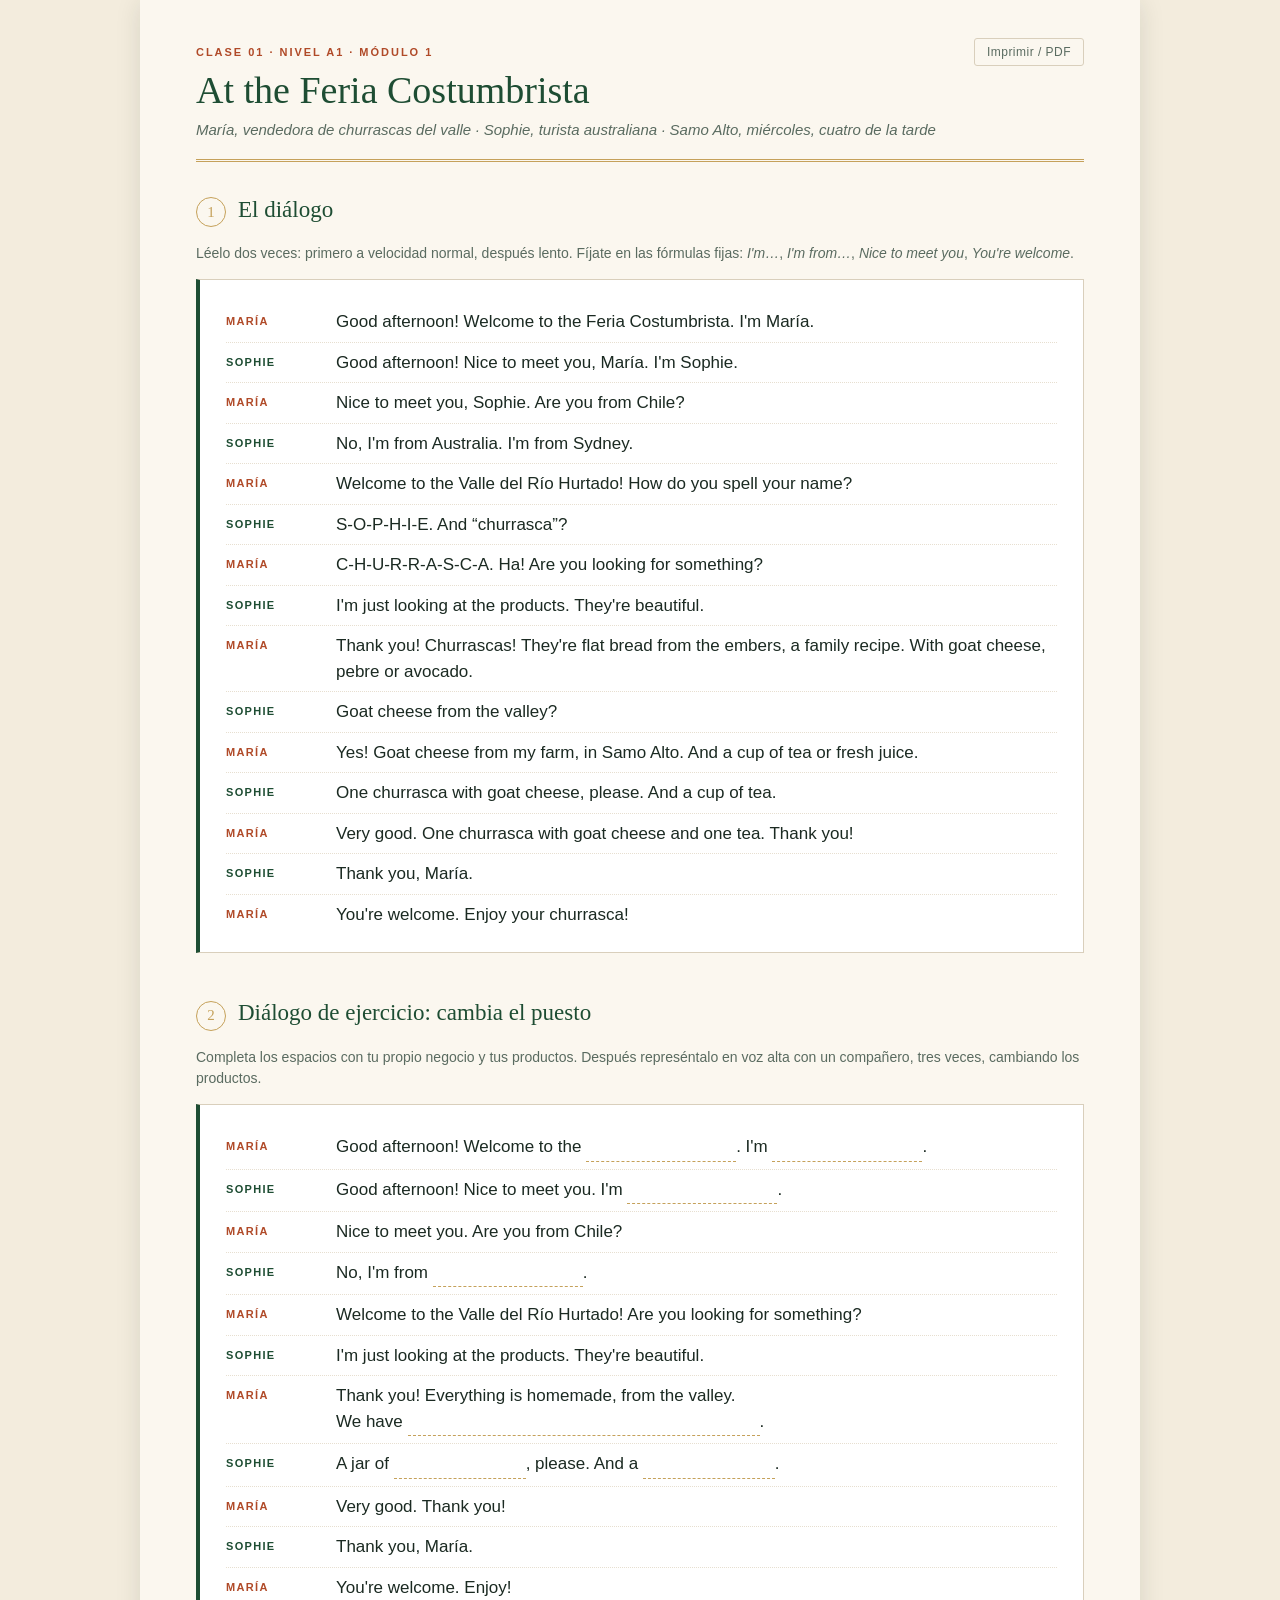
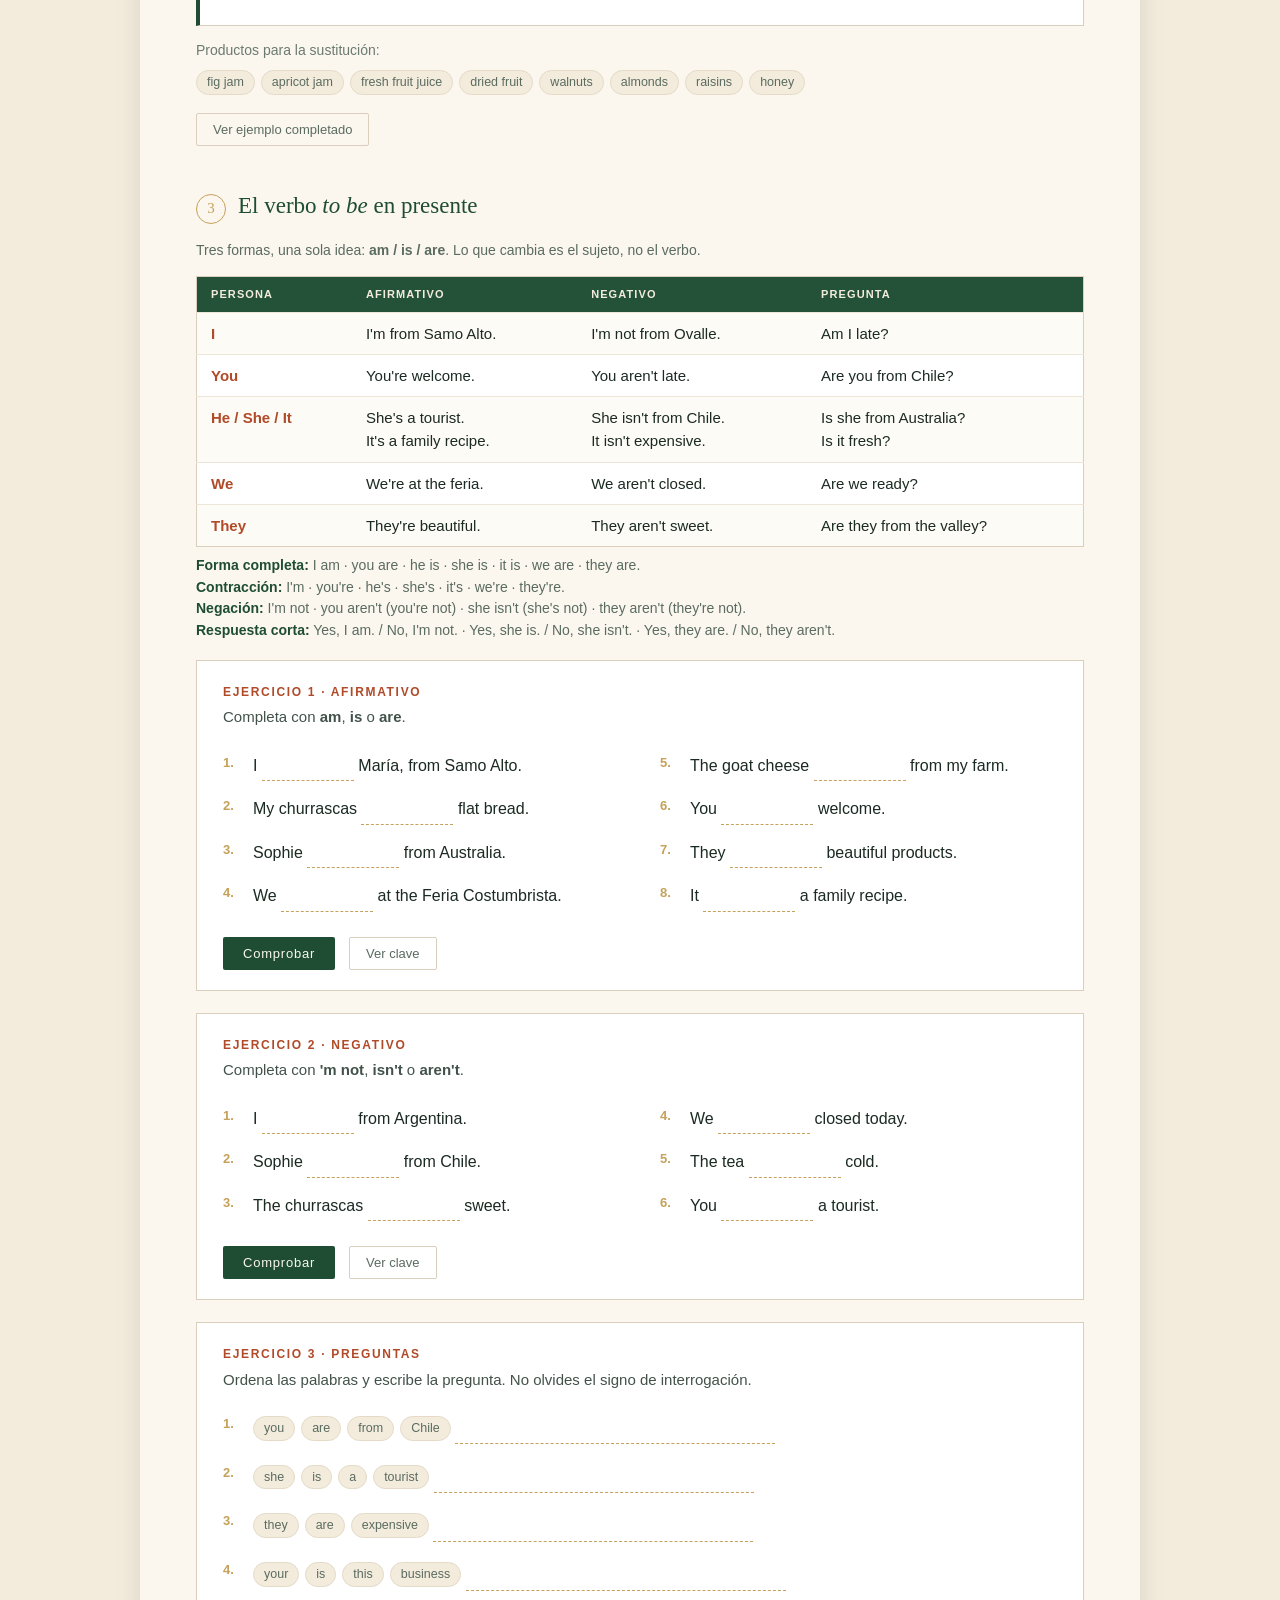
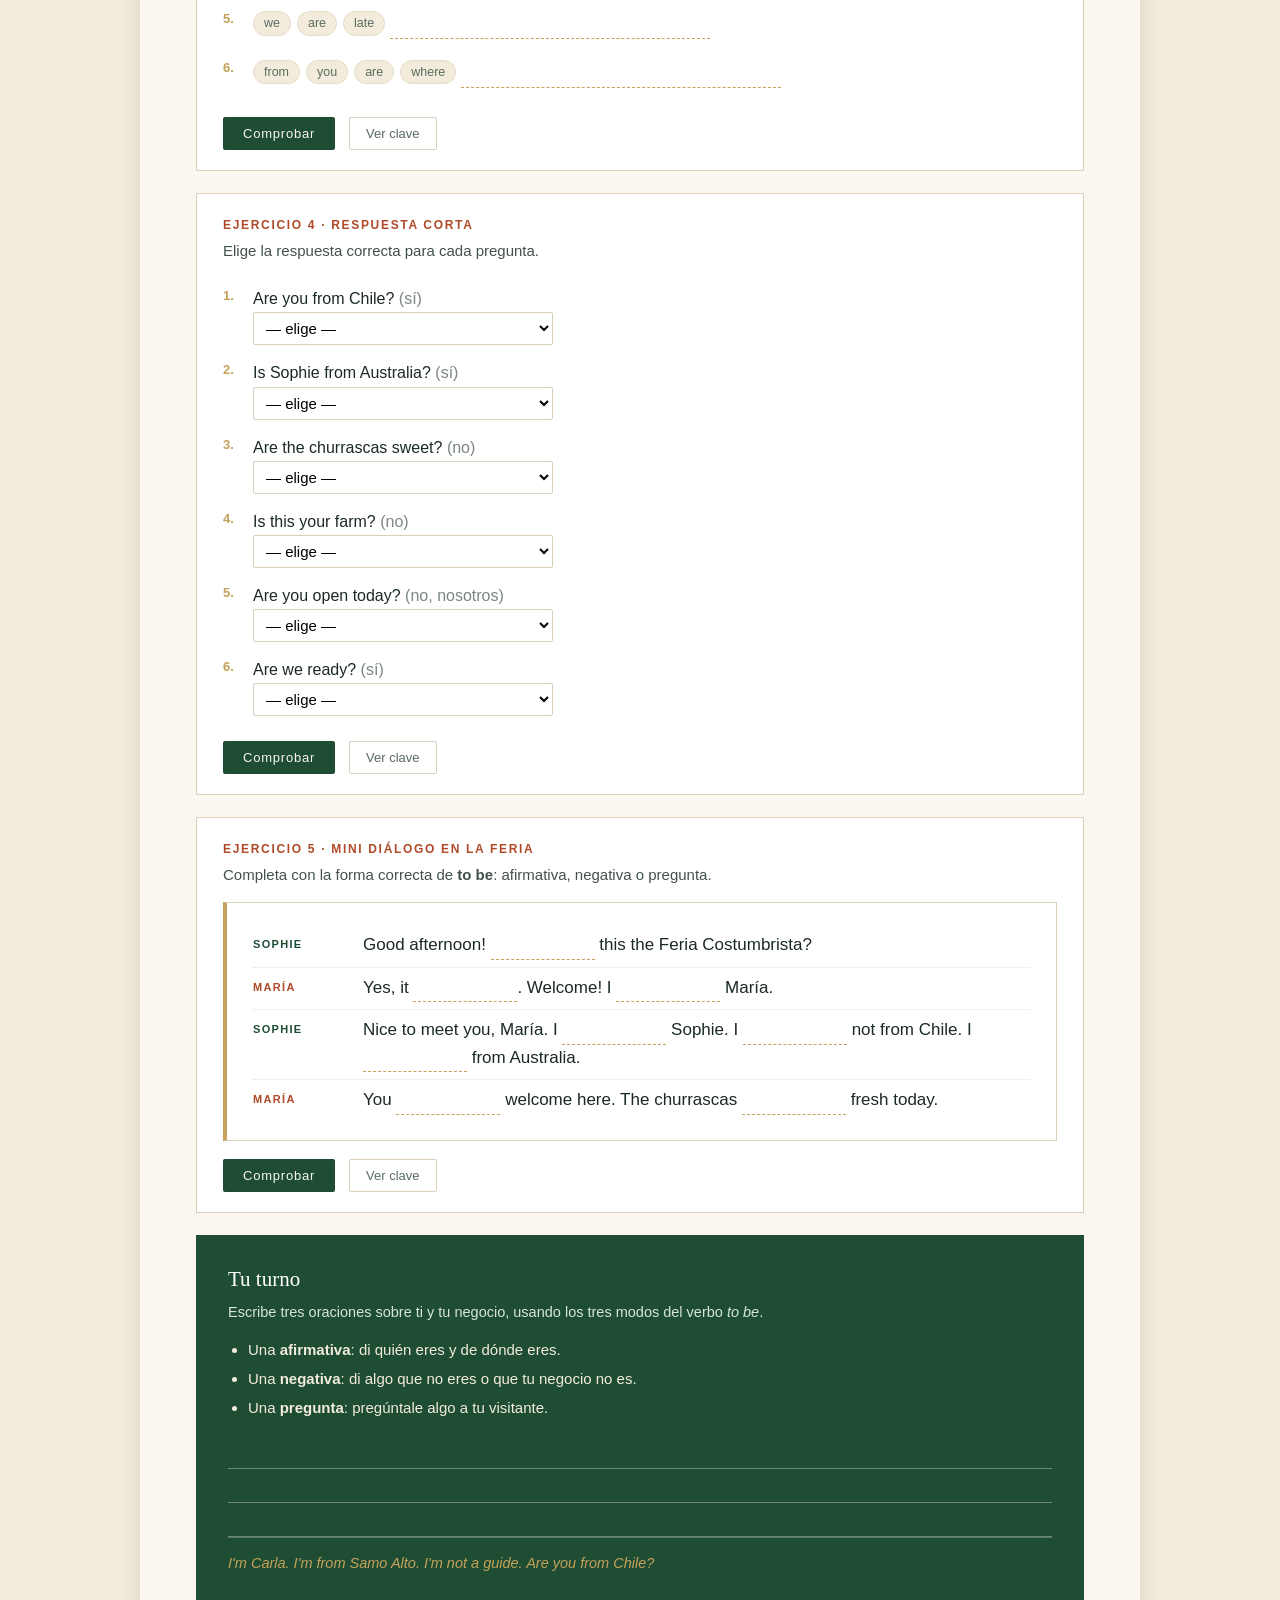
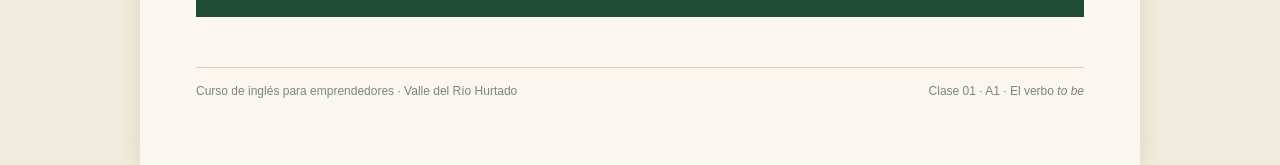
==== materiales/clase_01/dialogo_clase_01_churrascas.html @ 618686ae "Sitio del curso: programa, malla, vocabulario y material de las clases 1 y 2" ====
<!DOCTYPE html>
<html lang="es">
<head>
<meta charset="UTF-8">
<meta name="viewport" content="width=device-width, initial-scale=1">
<title>Clase 01 · At the Feria Costumbrista</title>
<style>
  :root{
    --verde:#1E4D33;
    --verde-caja:#245239;
    --terracota:#B04A28;
    --dorado:#C5A15A;
    --papel:#FBF7EF;
    --papel2:#F3ECDD;
    --tinta:#1B2A22;
    --linea:#D9CFBC;
    --ok:#2E7D4F;
    --mal:#B03A2E;
  }
  *{box-sizing:border-box}
  html{-webkit-text-size-adjust:100%}
  body{
    margin:0;
    background:var(--papel2);
    color:var(--tinta);
    font-family:-apple-system,BlinkMacSystemFont,"Segoe UI",Arial,sans-serif;
    font-size:16px;
    line-height:1.55;
  }
  .page{
    max-width:1000px;
    margin:0 auto;
    background:var(--papel);
    padding:44px 56px 64px;
    box-shadow:0 2px 24px rgba(27,42,34,.12);
  }
  .tabla-wrap{overflow-x:auto;-webkit-overflow-scrolling:touch}
  @media (max-width:700px){
    .page{padding:26px 20px 44px}
    body{font-size:15px}
    .top-actions{float:none;margin:0 0 12px}
    .turno{grid-template-columns:74px 1fr;gap:10px}
    h1{font-size:30px}
  }

  /* ---------- Cabecera ---------- */
  header.top{
    border-bottom:3px double var(--dorado);
    padding-bottom:18px;
    margin-bottom:34px;
  }
  .eyebrow{
    font-size:11px;
    letter-spacing:.18em;
    text-transform:uppercase;
    color:var(--terracota);
    font-weight:700;
  }
  h1{
    font-family:Georgia,"Times New Roman",serif;
    font-size:38px;
    line-height:1.12;
    margin:8px 0 6px;
    color:var(--verde);
    font-weight:400;
  }
  .sub{
    margin:0;
    color:#5A6B60;
    font-size:15px;
    font-style:italic;
  }
  .top-actions{float:right;margin-top:-6px}
  .top-actions button{
    background:none;border:1px solid var(--linea);color:#5A6B60;
    border-radius:3px;padding:6px 12px;font-size:12px;cursor:pointer;letter-spacing:.04em;
  }
  .top-actions button:hover{border-color:var(--dorado);color:var(--verde)}

  /* ---------- Secciones ---------- */
  section{margin-bottom:46px}
  .sec-head{display:flex;align-items:baseline;gap:12px;margin-bottom:16px}
  .sec-num{
    font-family:Georgia,serif;
    font-size:15px;
    color:var(--dorado);
    border:1.5px solid var(--dorado);
    border-radius:50%;
    width:30px;height:30px;
    display:inline-flex;align-items:center;justify-content:center;
    flex:0 0 auto;
    font-variant-numeric:tabular-nums;
  }
  h2{
    font-family:Georgia,"Times New Roman",serif;
    font-size:23px;
    font-weight:400;
    color:var(--verde);
    margin:0;
    line-height:1.2;
  }
  .hint{font-size:14px;color:#5A6B60;margin:0 0 14px}

  /* ---------- Diálogo ---------- */
  .dialogo{
    background:#fff;
    border:1px solid var(--linea);
    border-left:4px solid var(--verde);
    padding:22px 26px 18px;
  }
  .turno{
    display:grid;
    grid-template-columns:96px 1fr;
    gap:14px;
    padding:7px 0;
    border-bottom:1px dotted #E7DFD0;
  }
  .turno:last-child{border-bottom:none}
  .quien{
    font-size:11px;
    font-weight:700;
    letter-spacing:.12em;
    padding-top:4px;
  }
  .maria .quien{color:var(--terracota)}
  .sophie .quien{color:var(--verde)}
  .dice{font-size:17px;line-height:1.5}
  .nota-escena{
    font-size:13px;
    color:#6B7A70;
    font-style:italic;
    margin:0 0 14px;
  }

  /* ---------- Huecos para completar ---------- */
  input.blank{
    font:inherit;
    font-size:15px;
    color:var(--verde);
    background:transparent;
    border:none;
    border-bottom:1.5px dashed var(--dorado);
    border-radius:0;
    padding:1px 6px 2px;
    min-width:110px;
    width:150px;
    outline:none;
    transition:border-color .15s, background .15s;
  }
  input.blank:focus{border-bottom-color:var(--terracota);background:#FFFDF7}
  input.blank.ancho{width:230px}
  .nw{white-space:nowrap}
  input.blank.corto{width:132px;min-width:96px}
  input.blank.largo{width:352px;max-width:100%}
  .items .blank{width:92px;min-width:64px}
  input.blank.ok{border-bottom-color:var(--ok);background:#EAF5EE;color:var(--ok)}
  input.blank.mal{border-bottom-color:var(--mal);background:#FBE9E7;color:var(--mal)}

  /* ---------- Ejercicios ---------- */
  .card{
    background:#fff;
    border:1px solid var(--linea);
    padding:22px 26px 20px;
    margin-bottom:22px;
  }
  .card h3{
    font-size:12px;
    letter-spacing:.14em;
    text-transform:uppercase;
    color:var(--terracota);
    margin:0 0 4px;
    font-weight:700;
  }
  .card .enunciado{font-size:15px;color:#42524A;margin:0 0 16px}
  .items{list-style:none;margin:0;padding:0;counter-reset:item}
  .items li{
    counter-increment:item;
    padding:7px 0 7px 30px;
    position:relative;
    font-size:16px;
    line-height:1.7;
  }
  .items li::before{
    content:counter(item)".";
    position:absolute;left:0;top:7px;
    color:var(--dorado);
    font-size:13px;
    font-weight:700;
    width:22px;
  }
  .items li .en{color:#33453C}
  #ex3 .items li{padding-top:9px;padding-bottom:9px;line-height:1.5}
  #ex3 .chips{margin:0 14px 0 0;vertical-align:middle}
  #ex3 input.blank{width:320px;vertical-align:middle}
  #ex4 select.blank{
    width:300px;
    border:1px solid var(--linea);
    background:#fff;
    padding:6px 8px;
    border-radius:2px;
    font-size:15px;
  }
  #ex4 select.blank:focus{border-color:var(--terracota);outline:none}
  #ex4 select.blank.ok{border-color:var(--ok);background:#EAF5EE;color:var(--ok)}
  #ex4 select.blank.mal{border-color:var(--mal);background:#FBE9E7;color:var(--mal)}
  #ex5 input.blank{width:104px;min-width:72px}
  .two-col{columns:2;column-gap:40px}
  @media (max-width:700px){.two-col{columns:1}}

  .instruccion-en{font-size:14px;color:#6B7A70;margin:0 0 12px}
  .chips{display:flex;flex-wrap:wrap;gap:6px;margin:-4px 0 8px}
  .chip{
    font-size:12.5px;color:#5A6B60;background:var(--papel2);
    border:1px solid #E4DAC7;border-radius:20px;padding:2px 10px;
  }

  /* ---------- Tabla to be ---------- */
  table.gram{
    width:100%;
    border-collapse:collapse;
    background:#fff;
    border:1px solid var(--linea);
    font-size:15px;
    margin-bottom:8px;
  }
  table.gram th{
    background:var(--verde-caja);
    color:#F3ECDD;
    font-size:11px;
    letter-spacing:.1em;
    text-transform:uppercase;
    text-align:left;
    padding:9px 14px;
    font-weight:600;
  }
  table.gram td{
    padding:9px 14px;
    border-top:1px solid #EDE6D8;
    vertical-align:top;
  }
  table.gram td:first-child{color:var(--terracota);font-weight:600;white-space:nowrap}
  table.gram tr:nth-child(even) td{background:#FDFBF5}
  .gram-mini{font-size:14px;color:#5A6B60;margin:0 0 18px}
  .gram-mini b{color:var(--verde)}

  /* ---------- Botones y clave ---------- */
  .acciones{display:flex;align-items:center;gap:14px;flex-wrap:wrap;margin-top:18px}
  button.check{
    background:var(--verde);
    color:#FBF7EF;
    border:none;
    padding:9px 20px;
    font-size:13px;
    letter-spacing:.06em;
    border-radius:2px;
    cursor:pointer;
    font-family:inherit;
  }
  button.check:hover{background:var(--verde-caja)}
  button.ghost{
    background:none;
    border:1px solid var(--linea);
    color:#5A6B60;
    padding:8px 16px;
    font-size:13px;
    border-radius:2px;
    cursor:pointer;
    font-family:inherit;
  }
  button.ghost:hover{border-color:var(--dorado);color:var(--verde)}
  .score{font-size:13.5px;color:#5A6B60;font-weight:600}
  .score.bien{color:var(--ok)}
  .score.regular{color:var(--terracota)}
  .clave{
    margin-top:16px;
    background:var(--papel2);
    border-left:3px solid var(--dorado);
    padding:14px 18px;
    font-size:14px;
    line-height:1.7;
  }
  .clave strong{color:var(--verde);font-size:12px;letter-spacing:.1em;text-transform:uppercase;display:block;margin-bottom:6px}
  .clave ol{margin:0;padding-left:20px}
  .clave .var{color:#7A877E;font-size:13px}

  /* ---------- Producción ---------- */
  .produccion{
    background:var(--verde);
    color:#F3ECDD;
    padding:28px 32px;
  }
  .produccion h3{
    font-family:Georgia,serif;
    font-size:21px;
    font-weight:400;
    margin:0 0 6px;
    color:#fff;
    letter-spacing:0;
    text-transform:none;
  }
  .produccion p{font-size:14.5px;margin:0 0 14px;color:#D8E4DA}
  .produccion ul{margin:0 0 16px;padding-left:20px;font-size:15px;color:#F3ECDD}
  .produccion li{margin-bottom:6px}
  .produccion .ejemplo{
    border-top:1px solid rgba(251,247,239,.25);
    padding-top:14px;
    font-size:14.5px;
    font-style:italic;
    color:#C5A15A;
  }
  .prod-lines{margin-top:16px}
  .prod-lines div{
    border-bottom:1px solid rgba(251,247,239,.35);
    height:34px;
  }

  footer.pie{
    margin-top:50px;
    border-top:1px solid var(--linea);
    padding-top:14px;
    font-size:12px;
    color:#7A877E;
    display:flex;justify-content:space-between;gap:16px;flex-wrap:wrap;
  }

  /* ---------- Impresión ---------- */
  @page{size:A4 portrait;margin:14mm}
  @media print{
    body{background:#fff;font-size:11.5pt}
    .page{max-width:none;box-shadow:none;padding:0;background:#fff}
    .top-actions,.acciones,button{display:none !important}
    .clave{display:block !important}
    section{margin-bottom:24px;break-inside:avoid}
    .card{break-inside:avoid;padding:14px 16px}
    .dialogo{padding:14px 16px}
    .produccion{background:#fff !important;color:#1B2A22 !important;border:1px solid var(--linea);padding:18px}
    .produccion h3{color:var(--verde)}
    .produccion p,.produccion ul{color:#33453C}
    .produccion .ejemplo{color:var(--terracota);border-top-color:var(--linea)}
    .prod-lines div{border-bottom-color:var(--linea)}
    input.blank{width:120px}
    h1{font-size:26pt}
    .two-col{columns:2}
  }

  /* ---------- Ajustes móviles (al final para que ganen) ---------- */
  @media (max-width:700px){
    .top-actions{float:none;margin:0 0 14px}
    .turno{grid-template-columns:74px 1fr;gap:10px}
    h1{font-size:30px;word-wrap:break-word}
    .dialogo{padding:16px 14px}
    .card{padding:16px 14px}
    .item, .items li{padding-right:0}
    .produccion{padding:22px 18px}
    .clave{padding:12px 14px}
    input.blank{max-width:100%}
    table.gram{min-width:560px}
  }
</style>
</head>
<body>
<div class="page">

  <header class="top">
    <div class="top-actions"><button onclick="window.print()">Imprimir / PDF</button></div>
    <div class="eyebrow">Clase 01 · Nivel A1 · Módulo 1</div>
    <h1>At the Feria Costumbrista</h1>
    <p class="sub">María, vendedora de churrascas del valle · Sophie, turista australiana · Samo Alto, miércoles, cuatro de la tarde</p>
  </header>

  <!-- ============ 1. DIÁLOGO ============ -->
  <section>
    <div class="sec-head">
      <span class="sec-num">1</span>
      <h2>El diálogo</h2>
    </div>
    <p class="hint">Léelo dos veces: primero a velocidad normal, después lento. Fíjate en las fórmulas fijas: <i>I'm…</i>, <i>I'm from…</i>, <i>Nice to meet you</i>, <i>You're welcome</i>.</p>

    <div class="dialogo">
      <div class="turno maria">
        <div class="quien">MARÍA</div>
        <div class="dice">Good afternoon! Welcome to the Feria Costumbrista. I'm María.</div>
      </div>
      <div class="turno sophie">
        <div class="quien">SOPHIE</div>
        <div class="dice">Good afternoon! Nice to meet you, María. I'm Sophie.</div>
      </div>
      <div class="turno maria">
        <div class="quien">MARÍA</div>
        <div class="dice">Nice to meet you, Sophie. Are you from Chile?</div>
      </div>
      <div class="turno sophie">
        <div class="quien">SOPHIE</div>
        <div class="dice">No, I'm from Australia. I'm from Sydney.</div>
      </div>
      <div class="turno maria">
        <div class="quien">MARÍA</div>
        <div class="dice">Welcome to the Valle del Río Hurtado! How do you spell your name?</div>
      </div>
      <div class="turno sophie">
        <div class="quien">SOPHIE</div>
        <div class="dice">S-O-P-H-I-E. And “churrasca”?</div>
      </div>
      <div class="turno maria">
        <div class="quien">MARÍA</div>
        <div class="dice">C-H-U-R-R-A-S-C-A. Ha! Are you looking for something?</div>
      </div>
      <div class="turno sophie">
        <div class="quien">SOPHIE</div>
        <div class="dice">I'm just looking at the products. They're beautiful.</div>
      </div>
      <div class="turno maria">
        <div class="quien">MARÍA</div>
        <div class="dice">Thank you! Churrascas! They're flat bread from the embers, a family recipe. With goat cheese, pebre or avocado.</div>
      </div>
      <div class="turno sophie">
        <div class="quien">SOPHIE</div>
        <div class="dice">Goat cheese from the valley?</div>
      </div>
      <div class="turno maria">
        <div class="quien">MARÍA</div>
        <div class="dice">Yes! Goat cheese from my farm, in Samo Alto. And a cup of tea or fresh juice.</div>
      </div>
      <div class="turno sophie">
        <div class="quien">SOPHIE</div>
        <div class="dice">One churrasca with goat cheese, please. And a cup of tea.</div>
      </div>
      <div class="turno maria">
        <div class="quien">MARÍA</div>
        <div class="dice">Very good. One churrasca with goat cheese and one tea. Thank you!</div>
      </div>
      <div class="turno sophie">
        <div class="quien">SOPHIE</div>
        <div class="dice">Thank you, María.</div>
      </div>
      <div class="turno maria">
        <div class="quien">MARÍA</div>
        <div class="dice">You're welcome. Enjoy your churrasca!</div>
      </div>
    </div>
  </section>

  <!-- ============ 2. DIÁLOGO DE EJERCICIO ============ -->
  <section>
    <div class="sec-head">
      <span class="sec-num">2</span>
      <h2>Diálogo de ejercicio: cambia el puesto</h2>
    </div>
    <p class="hint">Completa los espacios con tu propio negocio y tus productos. Después represéntalo en voz alta con un compañero, tres veces, cambiando los productos.</p>

    <div class="dialogo">
      <div class="turno maria">
        <div class="quien">MARÍA</div>
        <div class="dice">Good afternoon! Welcome to the <input class="blank" data-free="1" aria-label="lugar">. I'm <input class="blank" data-free="1" aria-label="nombre de la vendedora">.</div>
      </div>
      <div class="turno sophie">
        <div class="quien">SOPHIE</div>
        <div class="dice">Good afternoon! Nice to meet you. I'm <input class="blank" data-free="1" aria-label="nombre del visitante">.</div>
      </div>
      <div class="turno maria">
        <div class="quien">MARÍA</div>
        <div class="dice">Nice to meet you. Are you from Chile?</div>
      </div>
      <div class="turno sophie">
        <div class="quien">SOPHIE</div>
        <div class="dice">No, I'm from <input class="blank" data-free="1" aria-label="país o ciudad">.</div>
      </div>
      <div class="turno maria">
        <div class="quien">MARÍA</div>
        <div class="dice">Welcome to the Valle del Río Hurtado! Are you looking for something?</div>
      </div>
      <div class="turno sophie">
        <div class="quien">SOPHIE</div>
        <div class="dice">I'm just looking at the products. They're beautiful.</div>
      </div>
      <div class="turno maria">
        <div class="quien">MARÍA</div>
        <div class="dice">Thank you! Everything is homemade, from the valley.<br>We have <input class="blank largo" data-free="1" aria-label="productos">.</div>
      </div>
      <div class="turno sophie">
        <div class="quien">SOPHIE</div>
        <div class="dice">A jar of <input class="blank corto" data-free="1" aria-label="producto elegido">, please. And a <input class="blank corto" data-free="1" aria-label="segundo pedido">.</div>
      </div>
      <div class="turno maria">
        <div class="quien">MARÍA</div>
        <div class="dice">Very good. Thank you!</div>
      </div>
      <div class="turno sophie">
        <div class="quien">SOPHIE</div>
        <div class="dice">Thank you, María.</div>
      </div>
      <div class="turno maria">
        <div class="quien">MARÍA</div>
        <div class="dice">You're welcome. Enjoy!</div>
      </div>
    </div>

    <p class="instruccion-en" style="margin-top:14px">Productos para la sustitución:</p>
    <div class="chips">
      <span class="chip">fig jam</span>
      <span class="chip">apricot jam</span>
      <span class="chip">fresh fruit juice</span>
      <span class="chip">dried fruit</span>
      <span class="chip">walnuts</span>
      <span class="chip">almonds</span>
      <span class="chip">raisins</span>
      <span class="chip">honey</span>
    </div>

    <div class="acciones">
      <button class="ghost" onclick="toggleKey('key-dialogo')">Ver ejemplo completado</button>
    </div>

    <div class="clave" id="key-dialogo" hidden>
      <strong>Ejemplo</strong>
      Good afternoon! Welcome to the <b>Jam and Juice Stand</b>. I'm <b>Carla</b>.<br>
      Nice to meet you. I'm <b>Peter</b>. No, I'm from <b>Canada</b>.<br>
      Thank you! Everything is homemade, from the valley. We have <b>fig jam</b>, <b>apricot jam</b>, <b>fresh fruit juice</b> and <b>dried fruit</b>.<br>
      A jar of <b>fig jam</b>, please. And a <b>fresh juice</b>.
    </div>
  </section>

  <!-- ============ 3. VERBO TO BE ============ -->
  <section>
    <div class="sec-head">
      <span class="sec-num">3</span>
      <h2>El verbo <em>to be</em> en presente</h2>
    </div>
    <p class="hint">Tres formas, una sola idea: <b>am / is / are</b>. Lo que cambia es el sujeto, no el verbo.</p>

    <div class="tabla-wrap">
    <table class="gram">
      <tr>
        <th>Persona</th>
        <th>Afirmativo</th>
        <th>Negativo</th>
        <th>Pregunta</th>
      </tr>
      <tr>
        <td>I</td>
        <td>I'm from Samo Alto.</td>
        <td>I'm not from Ovalle.</td>
        <td>Am I late?</td>
      </tr>
      <tr>
        <td>You</td>
        <td>You're welcome.</td>
        <td>You aren't late.</td>
        <td>Are you from Chile?</td>
      </tr>
      <tr>
        <td>He / She / It</td>
        <td>She's a tourist.<br>It's a family recipe.</td>
        <td>She isn't from Chile.<br>It isn't expensive.</td>
        <td>Is she from Australia?<br>Is it fresh?</td>
      </tr>
      <tr>
        <td>We</td>
        <td>We're at the feria.</td>
        <td>We aren't closed.</td>
        <td>Are we ready?</td>
      </tr>
      <tr>
        <td>They</td>
        <td>They're beautiful.</td>
        <td>They aren't sweet.</td>
        <td>Are they from the valley?</td>
      </tr>
    </table>
    </div>

    <p class="gram-mini">
      <b>Forma completa:</b> I am · you are · he is · she is · it is · we are · they are.<br>
      <b>Contracción:</b> I'm · you're · he's · she's · it's · we're · they're.<br>
      <b>Negación:</b> I'm not · you aren't (you're not) · she isn't (she's not) · they aren't (they're not).<br>
      <b>Respuesta corta:</b> Yes, I am. / No, I'm not. · Yes, she is. / No, she isn't. · Yes, they are. / No, they aren't.
    </p>

    <!-- Ejercicio 1 -->
    <div class="card" id="ex1">
      <h3>Ejercicio 1 · Afirmativo</h3>
      <p class="enunciado">Completa con <b>am</b>, <b>is</b> o <b>are</b>.</p>
      <ol class="items two-col">
        <li>I <input class="blank" data-answer="am" aria-label="1"> María, from Samo Alto.</li>
        <li>My churrascas <input class="blank" data-answer="are" aria-label="2"> flat bread.</li>
        <li>Sophie <input class="blank" data-answer="is" aria-label="3"> from Australia.</li>
        <li>We <input class="blank" data-answer="are" aria-label="4"> at the Feria Costumbrista.</li>
        <li>The goat cheese <input class="blank" data-answer="is" aria-label="5"> from my farm.</li>
        <li>You <input class="blank" data-answer="are" aria-label="6"> welcome.</li>
        <li>They <input class="blank" data-answer="are" aria-label="7"> beautiful products.</li>
        <li>It <input class="blank" data-answer="is" aria-label="8"> a family recipe.</li>
      </ol>
      <div class="acciones">
        <button class="check" onclick="checkEx('ex1')">Comprobar</button>
        <button class="ghost" onclick="toggleKey('key1')">Ver clave</button>
        <span class="score" id="score-ex1"></span>
      </div>
      <div class="clave" id="key1" hidden>
        <strong>Clave</strong>
        1. am · 2. are · 3. is · 4. are · 5. is · 6. are · 7. are · 8. is
      </div>
    </div>

    <!-- Ejercicio 2 -->
    <div class="card" id="ex2">
      <h3>Ejercicio 2 · Negativo</h3>
      <p class="enunciado">Completa con <b>'m not</b>, <b>isn't</b> o <b>aren't</b>.</p>
      <ol class="items two-col">
        <li>I <input class="blank" data-answer="'m not|am not|i'm not" aria-label="1"> from Argentina.</li>
        <li>Sophie <input class="blank" data-answer="isn't|is not" aria-label="2"> from Chile.</li>
        <li>The churrascas <input class="blank" data-answer="aren't|are not" aria-label="3"> sweet.</li>
        <li>We <input class="blank" data-answer="aren't|are not" aria-label="4"> closed today.</li>
        <li>The tea <input class="blank" data-answer="isn't|is not" aria-label="5"> cold.</li>
        <li>You <input class="blank" data-answer="aren't|are not" aria-label="6"> a tourist.</li>
      </ol>
      <div class="acciones">
        <button class="check" onclick="checkEx('ex2')">Comprobar</button>
        <button class="ghost" onclick="toggleKey('key2')">Ver clave</button>
        <span class="score" id="score-ex2"></span>
      </div>
      <div class="clave" id="key2" hidden>
        <strong>Clave</strong>
        1. I'm not · 2. isn't · 3. aren't · 4. aren't · 5. isn't · 6. aren't<br>
        <span class="var">También se aceptan las formas completas: am not, is not, are not.</span>
      </div>
    </div>

    <!-- Ejercicio 3 -->
    <div class="card" id="ex3">
      <h3>Ejercicio 3 · Preguntas</h3>
      <p class="enunciado">Ordena las palabras y escribe la pregunta. No olvides el signo de interrogación.</p>
      <ol class="items">
        <li><span class="chips" style="display:inline-flex;margin:0 0 6px"><span class="chip">you</span><span class="chip">are</span><span class="chip">from</span><span class="chip">Chile</span></span> <input class="blank ancho" data-answer="are you from chile" aria-label="1"></li>
        <li><span class="chips" style="display:inline-flex;margin:0 0 6px"><span class="chip">she</span><span class="chip">is</span><span class="chip">a</span><span class="chip">tourist</span></span> <input class="blank ancho" data-answer="is she a tourist" aria-label="2"></li>
        <li><span class="chips" style="display:inline-flex;margin:0 0 6px"><span class="chip">they</span><span class="chip">are</span><span class="chip">expensive</span></span> <input class="blank ancho" data-answer="are they expensive" aria-label="3"></li>
        <li><span class="chips" style="display:inline-flex;margin:0 0 6px"><span class="chip">your</span><span class="chip">is</span><span class="chip">this</span><span class="chip">business</span></span> <input class="blank ancho" data-answer="is this your business" aria-label="4"></li>
        <li><span class="chips" style="display:inline-flex;margin:0 0 6px"><span class="chip">we</span><span class="chip">are</span><span class="chip">late</span></span> <input class="blank ancho" data-answer="are we late" aria-label="5"></li>
        <li><span class="chips" style="display:inline-flex;margin:0 0 6px"><span class="chip">from</span><span class="chip">you</span><span class="chip">are</span><span class="chip">where</span></span> <input class="blank ancho" data-answer="where are you from" aria-label="6"></li>
      </ol>
      <div class="acciones">
        <button class="check" onclick="checkEx('ex3')">Comprobar</button>
        <button class="ghost" onclick="toggleKey('key3')">Ver clave</button>
        <span class="score" id="score-ex3"></span>
      </div>
      <div class="clave" id="key3" hidden>
        <strong>Clave</strong>
        1. Are you from Chile? · 2. Is she a tourist? · 3. Are they expensive? · 4. Is this your business? · 5. Are we late? · 6. Where are you from?
      </div>
    </div>

    <!-- Ejercicio 4 -->
    <div class="card" id="ex4">
      <h3>Ejercicio 4 · Respuesta corta</h3>
      <p class="enunciado">Elige la respuesta correcta para cada pregunta.</p>
      <ol class="items">
        <li>
          Are you from Chile? <span class="var" style="color:#7A877E">(sí)</span><br>
          <select class="blank ancho" data-answer="Yes, I am." aria-label="1">
            <option value="">— elige —</option>
            <option>Yes, I am.</option>
            <option>Yes, you are.</option>
            <option>Yes, I'm.</option>
          </select>
        </li>
        <li>
          Is Sophie from Australia? <span class="var" style="color:#7A877E">(sí)</span><br>
          <select class="blank ancho" data-answer="Yes, she is." aria-label="2">
            <option value="">— elige —</option>
            <option>Yes, she is.</option>
            <option>Yes, she's.</option>
            <option>Yes, it is.</option>
          </select>
        </li>
        <li>
          Are the churrascas sweet? <span class="var" style="color:#7A877E">(no)</span><br>
          <select class="blank ancho" data-answer="No, they aren't." aria-label="3">
            <option value="">— elige —</option>
            <option>No, they aren't.</option>
            <option>No, it isn't.</option>
            <option>No, they don't.</option>
          </select>
        </li>
        <li>
          Is this your farm? <span class="var" style="color:#7A877E">(no)</span><br>
          <select class="blank ancho" data-answer="No, it isn't." aria-label="4">
            <option value="">— elige —</option>
            <option>No, it isn't.</option>
            <option>No, it aren't.</option>
            <option>No, she isn't.</option>
          </select>
        </li>
        <li>
          Are you open today? <span class="var" style="color:#7A877E">(no, nosotros)</span><br>
          <select class="blank ancho" data-answer="No, we aren't." aria-label="5">
            <option value="">— elige —</option>
            <option>No, we aren't.</option>
            <option>No, we isn't.</option>
            <option>No, I'm not.</option>
          </select>
        </li>
        <li>
          Are we ready? <span class="var" style="color:#7A877E">(sí)</span><br>
          <select class="blank ancho" data-answer="Yes, we are." aria-label="6">
            <option value="">— elige —</option>
            <option>Yes, we are.</option>
            <option>Yes, we're.</option>
            <option>Yes, they are.</option>
          </select>
        </li>
      </ol>
      <div class="acciones">
        <button class="check" onclick="checkEx('ex4')">Comprobar</button>
        <button class="ghost" onclick="toggleKey('key4')">Ver clave</button>
        <span class="score" id="score-ex4"></span>
      </div>
      <div class="clave" id="key4" hidden>
        <strong>Clave</strong>
        1. Yes, I am. · 2. Yes, she is. · 3. No, they aren't. · 4. No, it isn't. · 5. No, we aren't. · 6. Yes, we are.<br>
        <span class="var">En la respuesta corta afirmativa no se contrae: «Yes, I am», nunca «Yes, I'm».</span>
      </div>
    </div>

    <!-- Ejercicio 5 -->
    <div class="card" id="ex5">
      <h3>Ejercicio 5 · Mini diálogo en la feria</h3>
      <p class="enunciado">Completa con la forma correcta de <b>to be</b>: afirmativa, negativa o pregunta.</p>
      <div class="dialogo" style="border-left-color:var(--dorado)">
        <div class="turno sophie">
          <div class="quien">SOPHIE</div>
          <div class="dice">Good afternoon! <input class="blank" data-answer="is" aria-label="1"> this the Feria Costumbrista?</div>
        </div>
        <div class="turno maria">
          <div class="quien">MARÍA</div>
          <div class="dice">Yes, it <input class="blank" data-answer="is" aria-label="2">. Welcome! I <input class="blank" data-answer="am" aria-label="3"> María.</div>
        </div>
        <div class="turno sophie">
          <div class="quien">SOPHIE</div>
          <div class="dice">Nice to meet you, María. I <input class="blank" data-answer="am" aria-label="4"> Sophie. I <input class="blank" data-answer="am" aria-label="5"> not from Chile. I <input class="blank" data-answer="am" aria-label="6"> from Australia.</div>
        </div>
        <div class="turno maria">
          <div class="quien">MARÍA</div>
          <div class="dice">You <input class="blank" data-answer="are" aria-label="7"> welcome here. The churrascas <input class="blank" data-answer="are" aria-label="8"> fresh today.</div>
        </div>
      </div>
      <div class="acciones">
        <button class="check" onclick="checkEx('ex5')">Comprobar</button>
        <button class="ghost" onclick="toggleKey('key5')">Ver clave</button>
        <span class="score" id="score-ex5"></span>
      </div>
      <div class="clave" id="key5" hidden>
        <strong>Clave</strong>
        1. Is · 2. is · 3. am (I'm) · 4. am (I'm) · 5. am (I'm) · 6. am (I'm) · 7. are (You're) · 8. are
      </div>
    </div>

    <!-- Producción -->
    <div class="produccion">
      <h3>Tu turno</h3>
      <p>Escribe tres oraciones sobre ti y tu negocio, usando los tres modos del verbo <em>to be</em>.</p>
      <ul>
        <li>Una <b>afirmativa</b>: di quién eres y de dónde eres.</li>
        <li>Una <b>negativa</b>: di algo que no eres o que tu negocio no es.</li>
        <li>Una <b>pregunta</b>: pregúntale algo a tu visitante.</li>
      </ul>
      <div class="prod-lines">
        <div></div>
        <div></div>
        <div></div>
      </div>
      <p class="ejemplo">I'm Carla. I'm from Samo Alto. I'm not a guide. Are you from Chile?</p>
    </div>
  </section>

  <footer class="pie">
    <span>Curso de inglés para emprendedores · Valle del Río Hurtado</span>
    <span>Clase 01 · A1 · El verbo <em>to be</em></span>
  </footer>

</div>

<script>
  function norm(s){
    return (s || "")
      .toLowerCase()
      .replace(/[’‘]/g, "'")
      .replace(/[.,!¿?;:]/g, "")
      .replace(/\s+/g, " ")
      .trim();
  }

  function checkEx(id){
    var box = document.getElementById(id);
    var fields = box.querySelectorAll("input.blank, select.blank");
    var total = 0, right = 0;

    fields.forEach(function(f){
      // los huecos libres del diálogo de práctica no se corrigen
      if (f.dataset.free) return;
      var answers = (f.dataset.answer || "").split("|").map(norm);
      var value = norm(f.value);
      total++;
      if (value && answers.indexOf(value) !== -1){
        right++;
        f.classList.add("ok");
        f.classList.remove("mal");
      } else {
        f.classList.add("mal");
        f.classList.remove("ok");
      }
    });

    var out = document.getElementById("score-" + id);
    out.textContent = right + " / " + total + " correctas";
    out.className = "score " + (right === total ? "bien" : "regular");
    if (right === total) out.textContent += " · todo correcto";
  }

  function toggleKey(id){
    var el = document.getElementById(id);
    el.hidden = !el.hidden;
  }
</script>
</body>
</html>
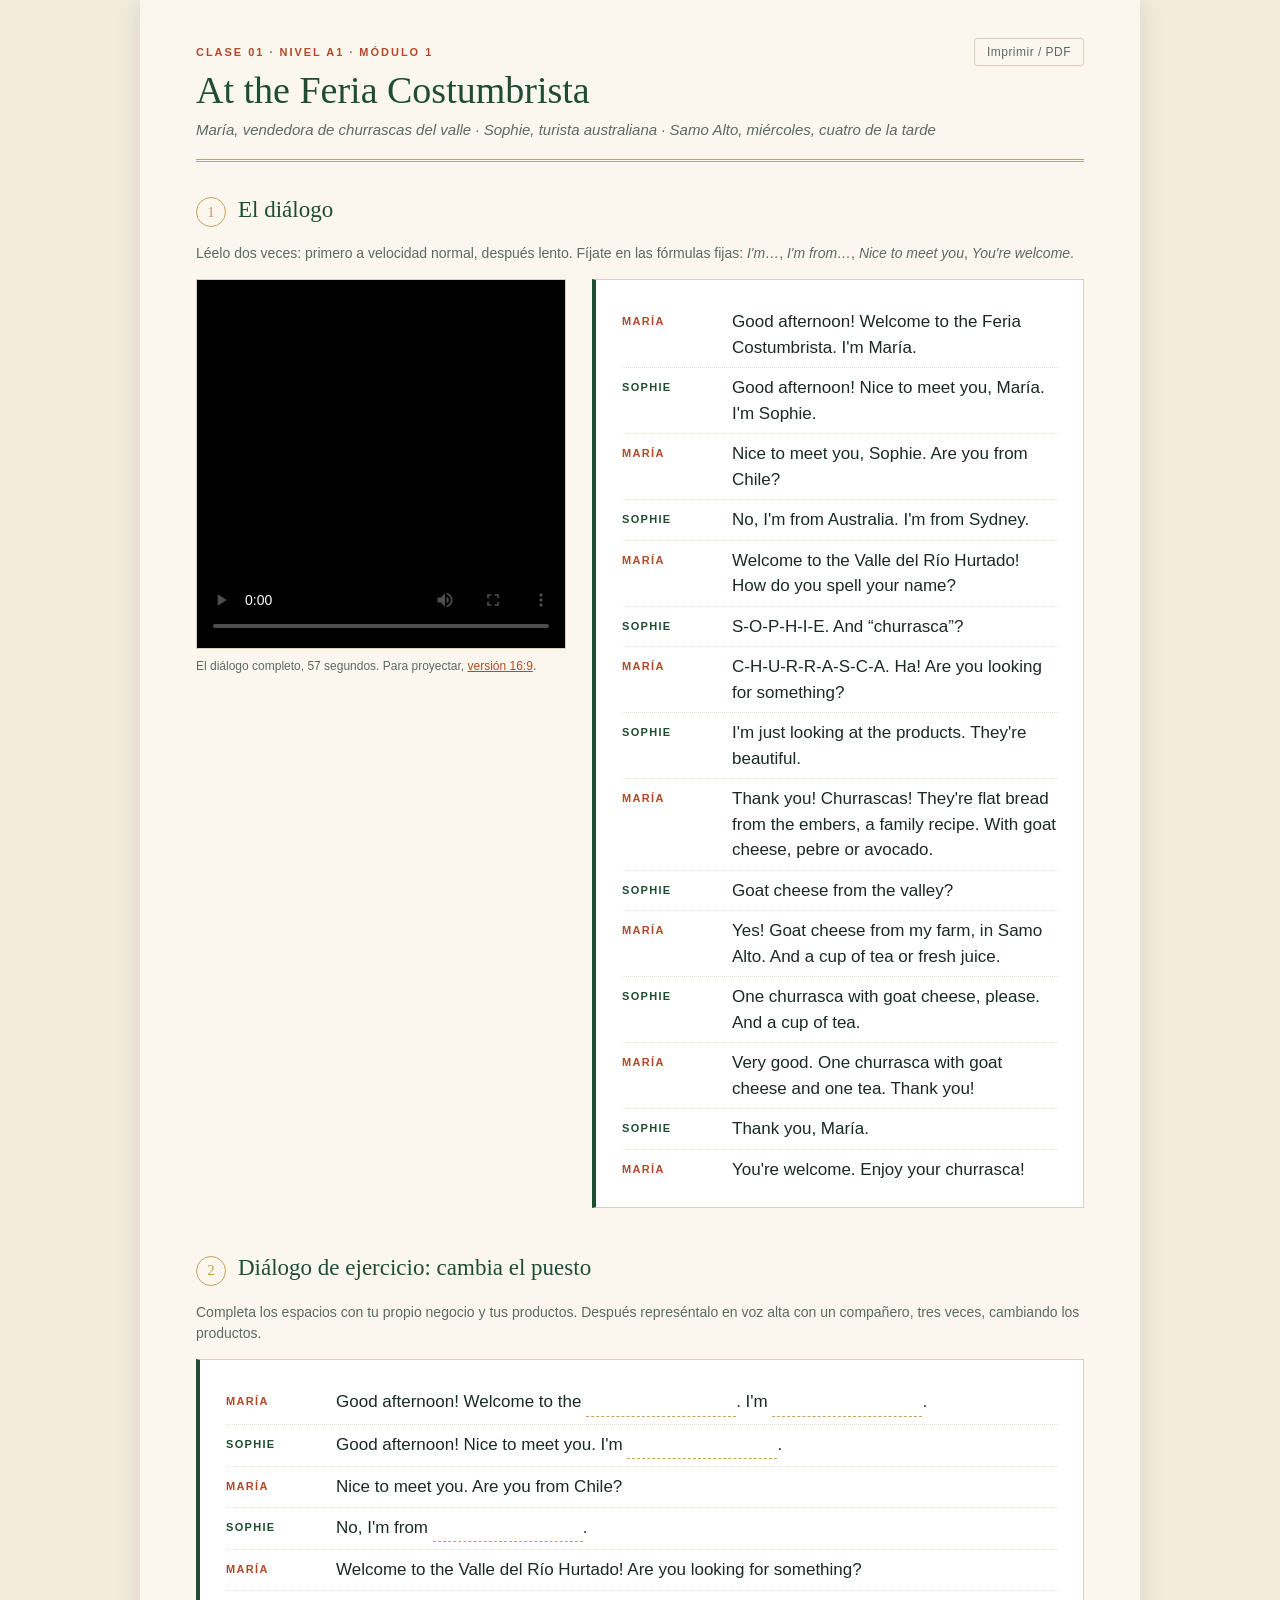
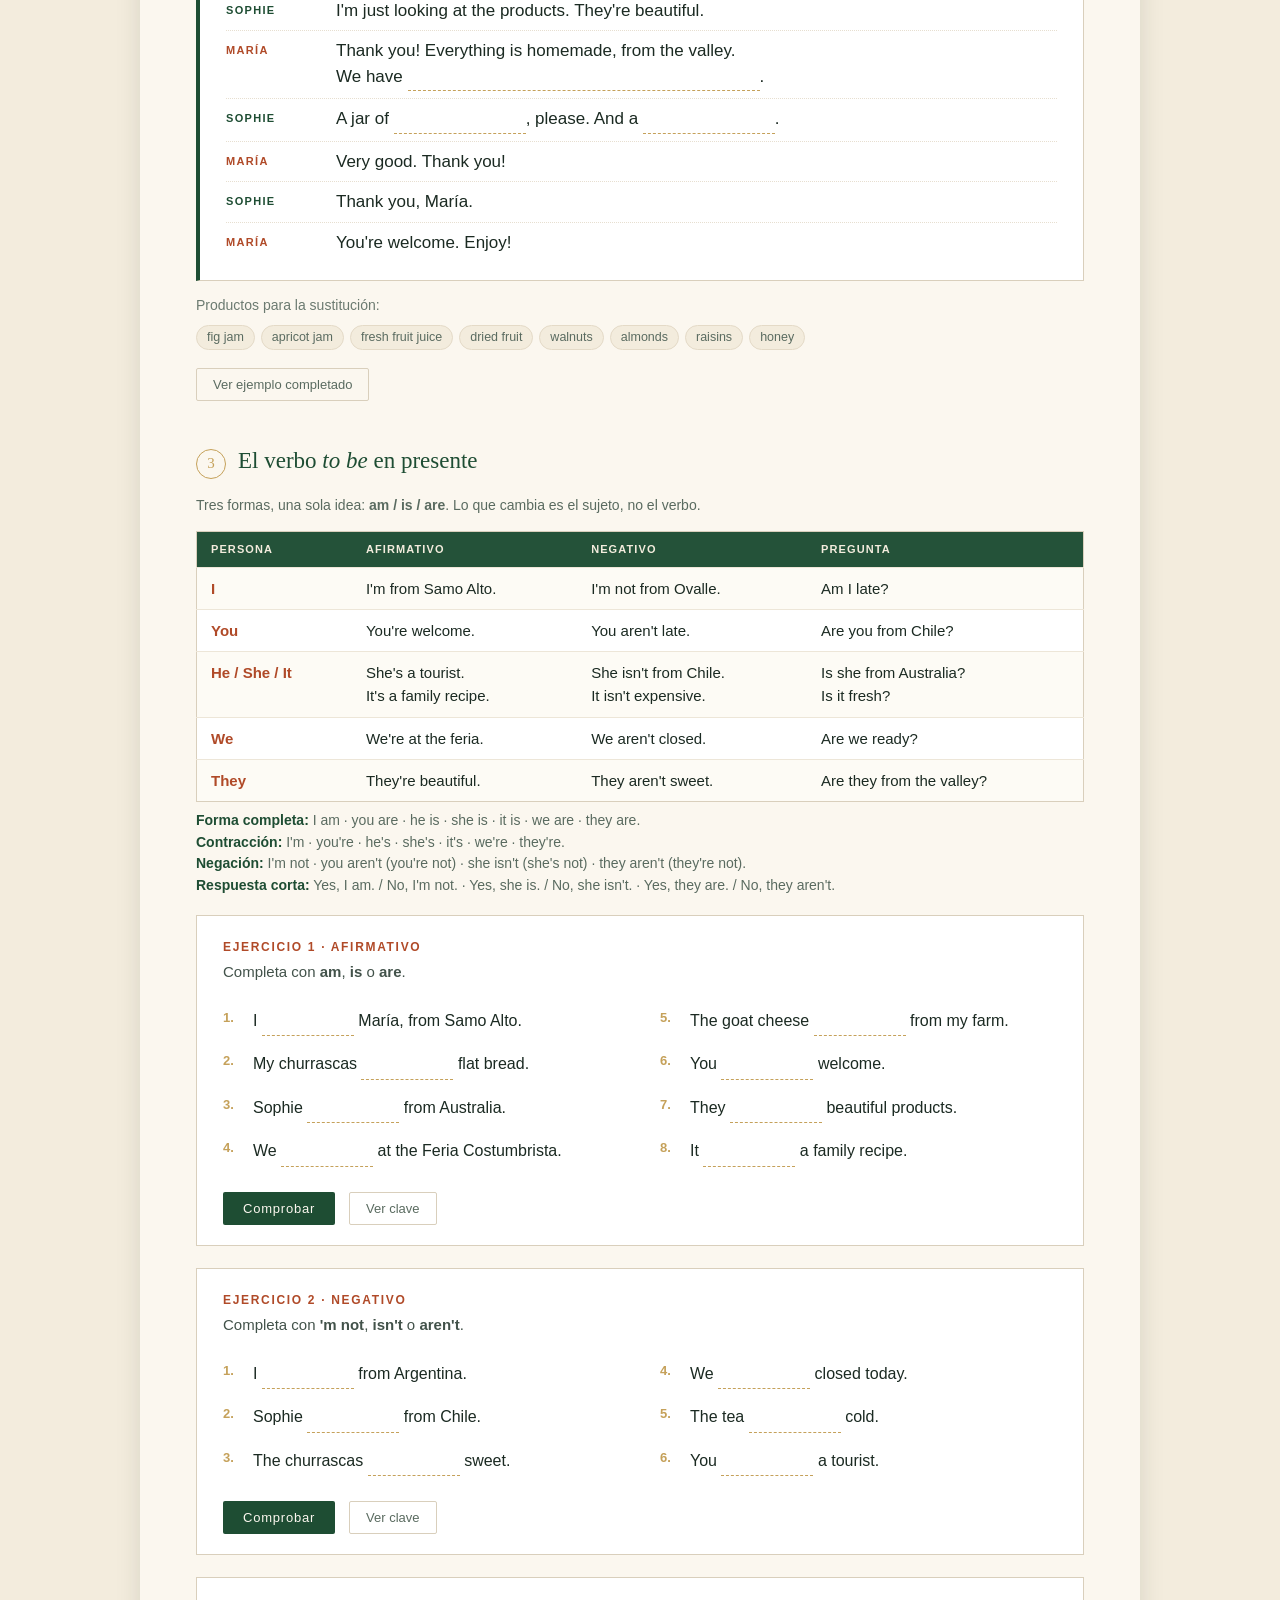
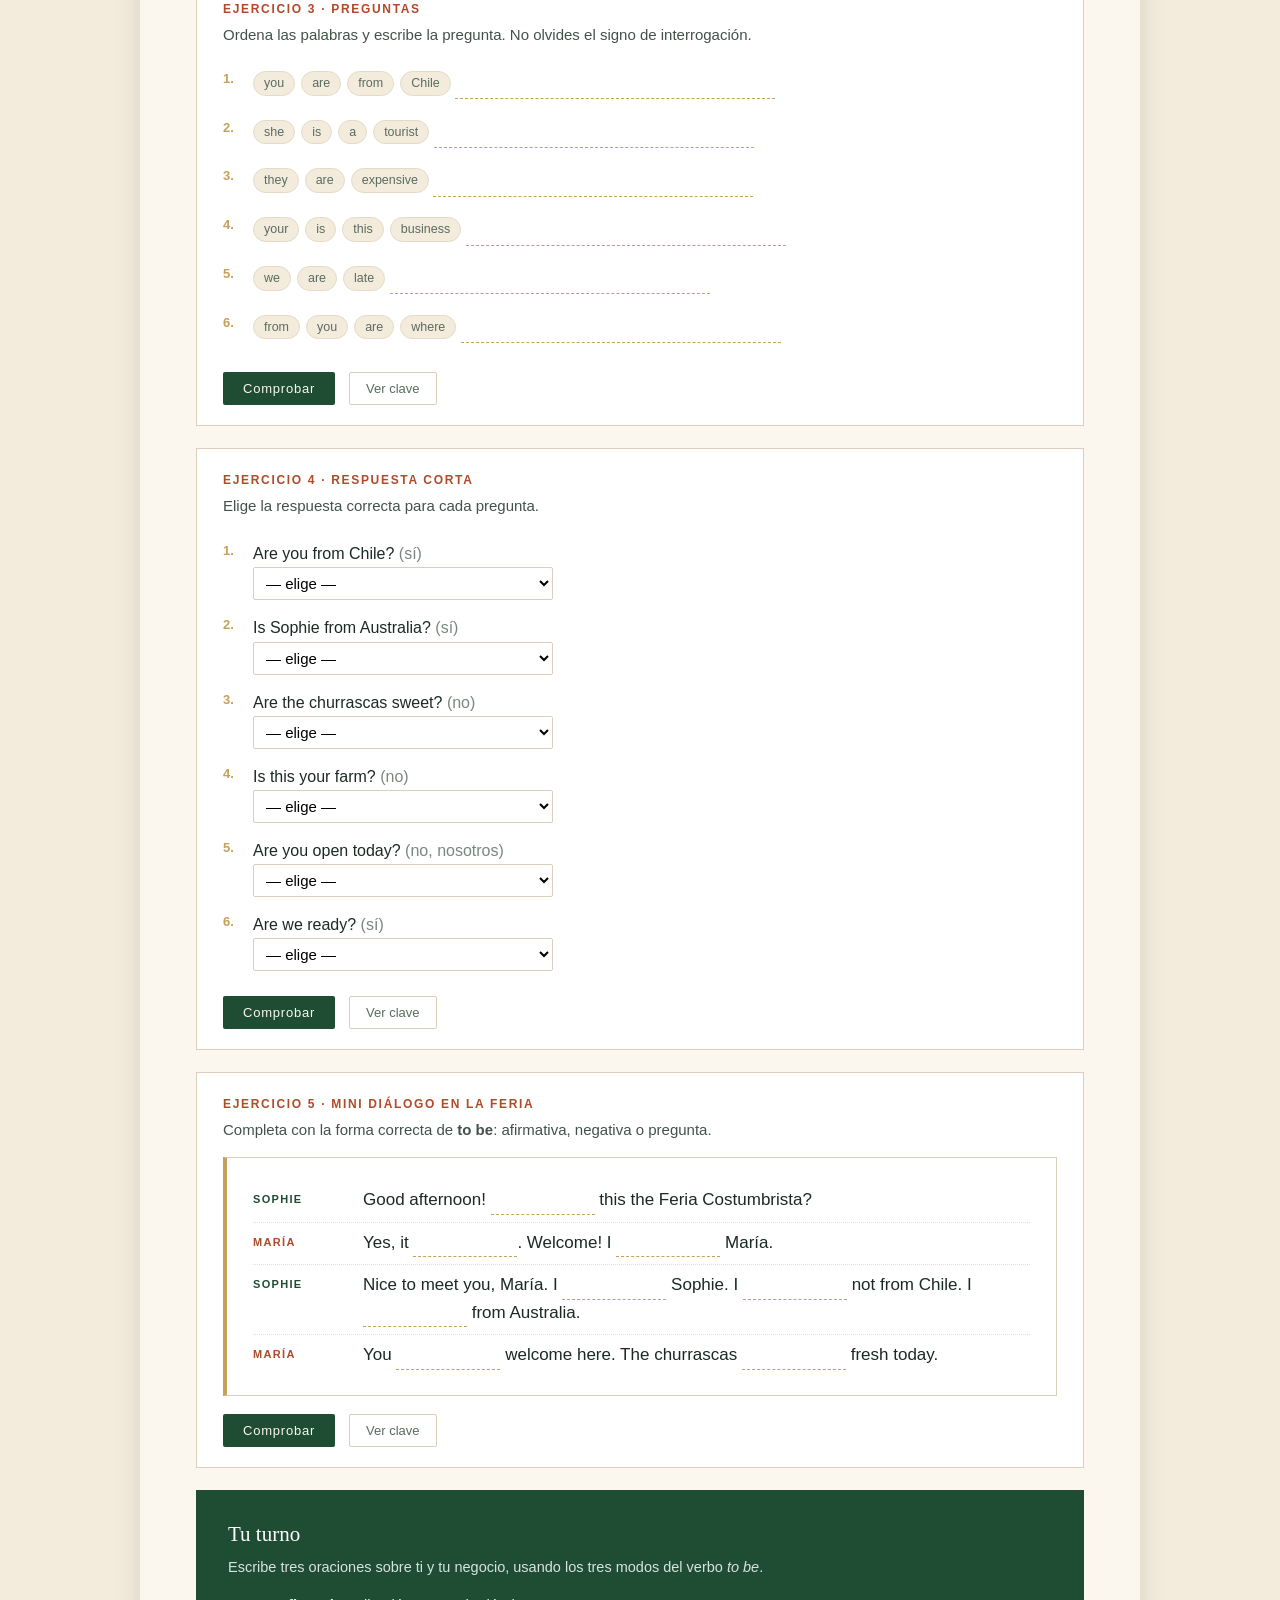
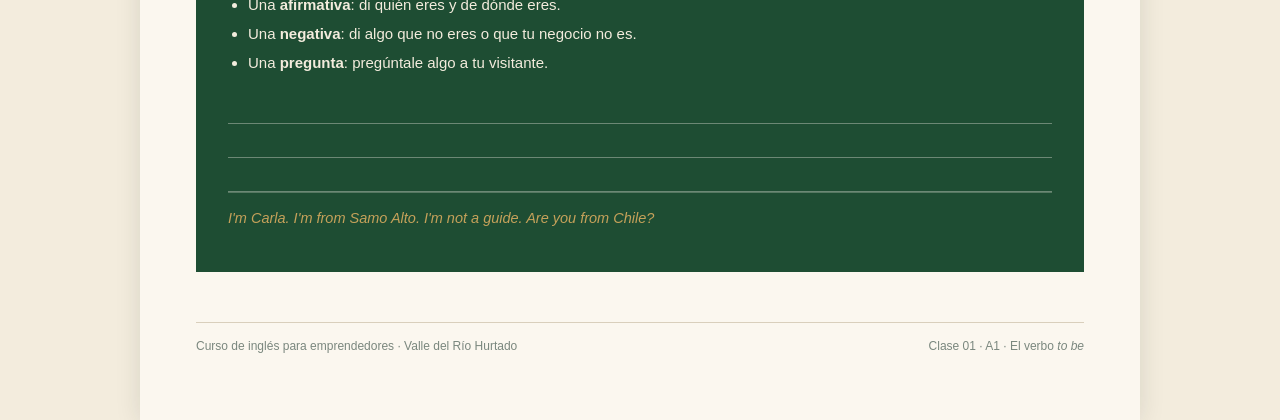
==== commit cfeb60ea: "Video junto al diálogo en la página de la clase 1" ====
--- a/materiales/clase_01/dialogo_clase_01_churrascas.html
+++ b/materiales/clase_01/dialogo_clase_01_churrascas.html
@@ -77,6 +77,17 @@
   }
   .top-actions button:hover{border-color:var(--dorado);color:var(--verde)}
 
+  /* ---------- video junto al diálogo ---------- */
+  .dialogo-grid{display:grid;grid-template-columns:370px minmax(0,1fr);gap:26px;align-items:start}
+  .video-lado{position:sticky;top:14px}
+  .video-dialogo{width:100%;aspect-ratio:1/1;background:#000;border:1px solid var(--linea);display:block}
+  .video-pie{font-size:12px;color:#5A6B60;margin-top:8px;line-height:1.5}
+  .video-pie a{color:var(--terracota)}
+  @media (max-width:900px){
+    .dialogo-grid{grid-template-columns:1fr;gap:16px}
+    .video-lado{position:static}
+  }
+
   /* ---------- Secciones ---------- */
   section{margin-bottom:46px}
   .sec-head{display:flex;align-items:baseline;gap:12px;margin-bottom:16px}
@@ -333,6 +344,8 @@
     section{margin-bottom:24px;break-inside:avoid}
     .card{break-inside:avoid;padding:14px 16px}
     .dialogo{padding:14px 16px}
+    .video-lado{display:none !important}
+    .dialogo-grid{display:block !important}
     .produccion{background:#fff !important;color:#1B2A22 !important;border:1px solid var(--linea);padding:18px}
     .produccion h3{color:var(--verde)}
     .produccion p,.produccion ul{color:#33453C}
@@ -354,6 +367,9 @@
     .produccion{padding:22px 18px}
     .clave{padding:12px 14px}
     input.blank{max-width:100%}
+    input.blank.largo{width:100%}
+    .turno > *{min-width:0}
+    .dice{min-width:0}
     table.gram{min-width:560px}
   }
 </style>
@@ -376,7 +392,16 @@
     </div>
     <p class="hint">Léelo dos veces: primero a velocidad normal, después lento. Fíjate en las fórmulas fijas: <i>I'm…</i>, <i>I'm from…</i>, <i>Nice to meet you</i>, <i>You're welcome</i>.</p>
 
-    <div class="dialogo">
+    <div class="dialogo-grid">
+      <aside class="video-lado">
+        <video class="video-dialogo" controls preload="metadata" playsinline poster="ilustracion_puesto_color.png">
+          <source src="video_dialogo_churrascas_cuadrado.mp4" type="video/mp4">
+          Tu navegador no reproduce el video. <a href="video_dialogo_churrascas_cuadrado.mp4">Descárgalo aquí</a>.
+        </video>
+        <p class="video-pie">El diálogo completo, 57 segundos. Para proyectar, <a href="video_dialogo_churrascas_16x9.mp4">versión 16:9</a>.</p>
+      </aside>
+
+      <div class="dialogo">
       <div class="turno maria">
         <div class="quien">MARÍA</div>
         <div class="dice">Good afternoon! Welcome to the Feria Costumbrista. I'm María.</div>
@@ -436,6 +461,7 @@
       <div class="turno maria">
         <div class="quien">MARÍA</div>
         <div class="dice">You're welcome. Enjoy your churrasca!</div>
+      </div>
       </div>
     </div>
   </section>
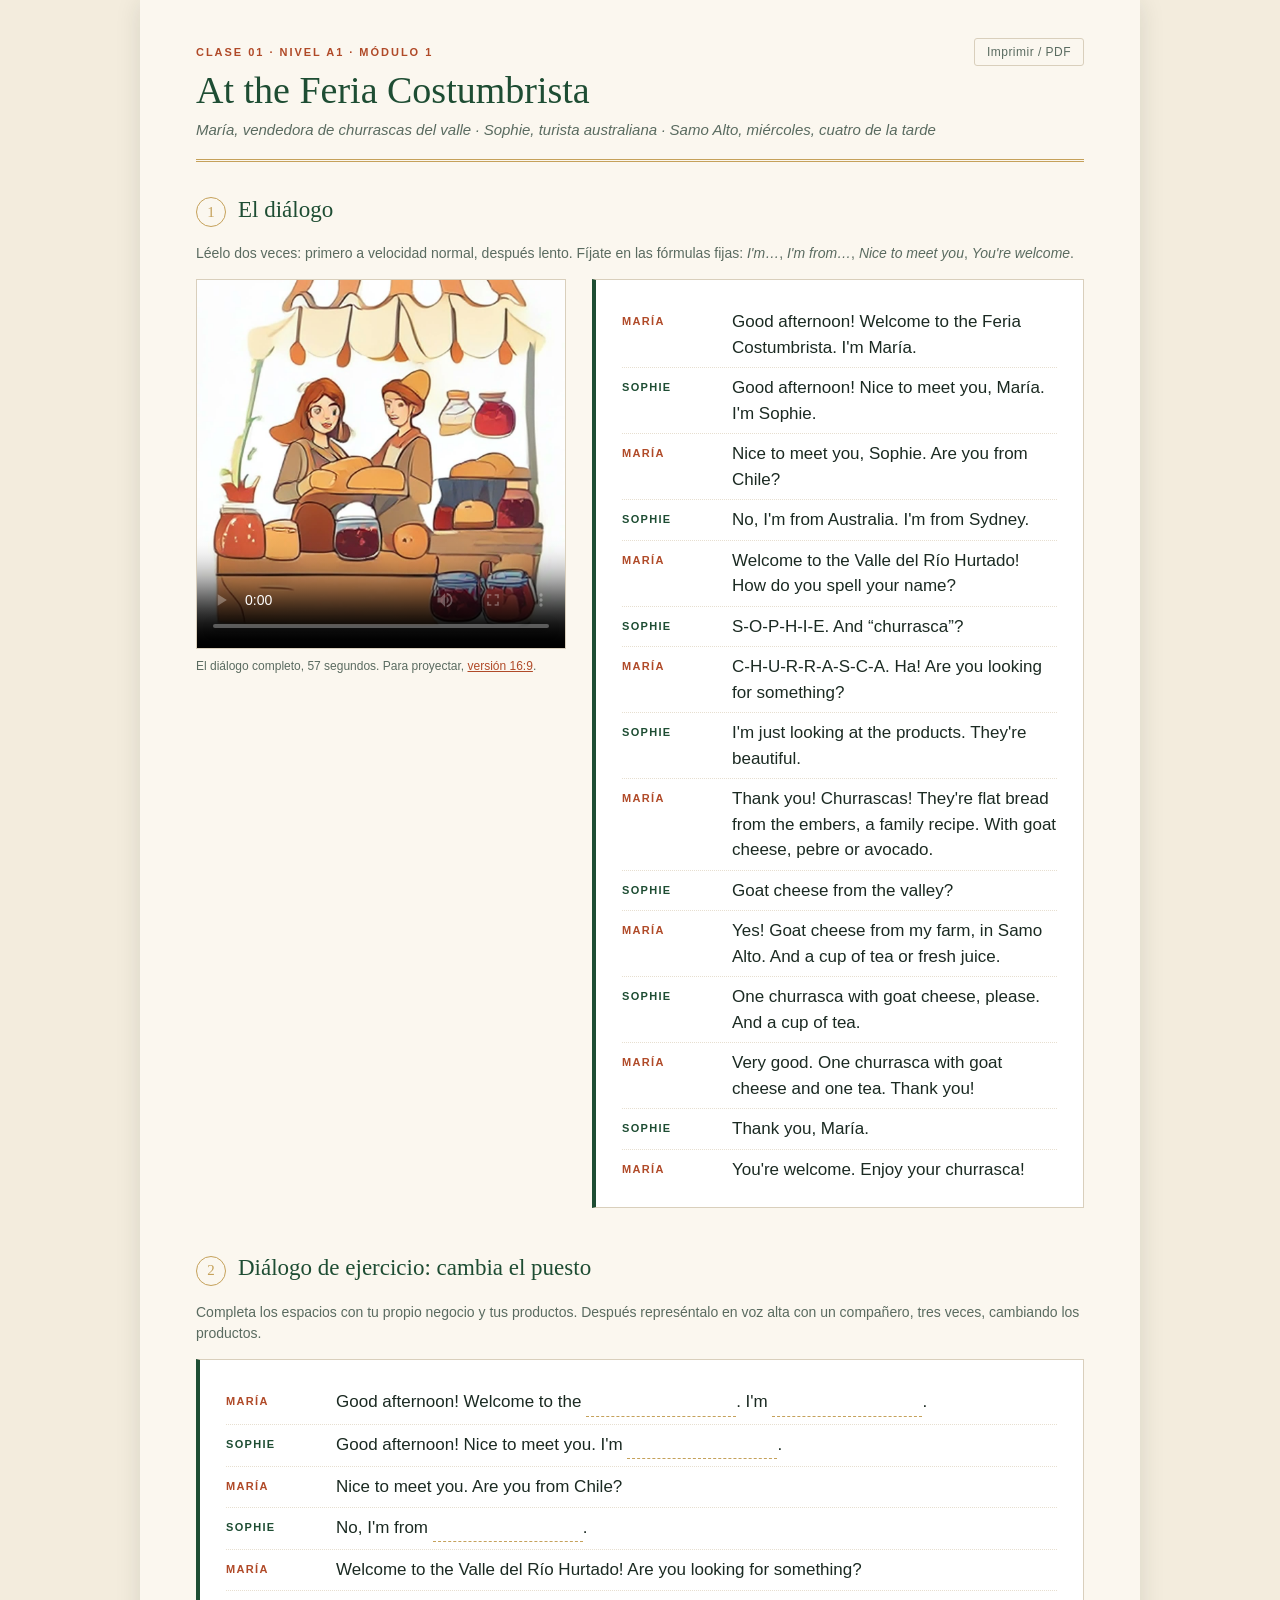
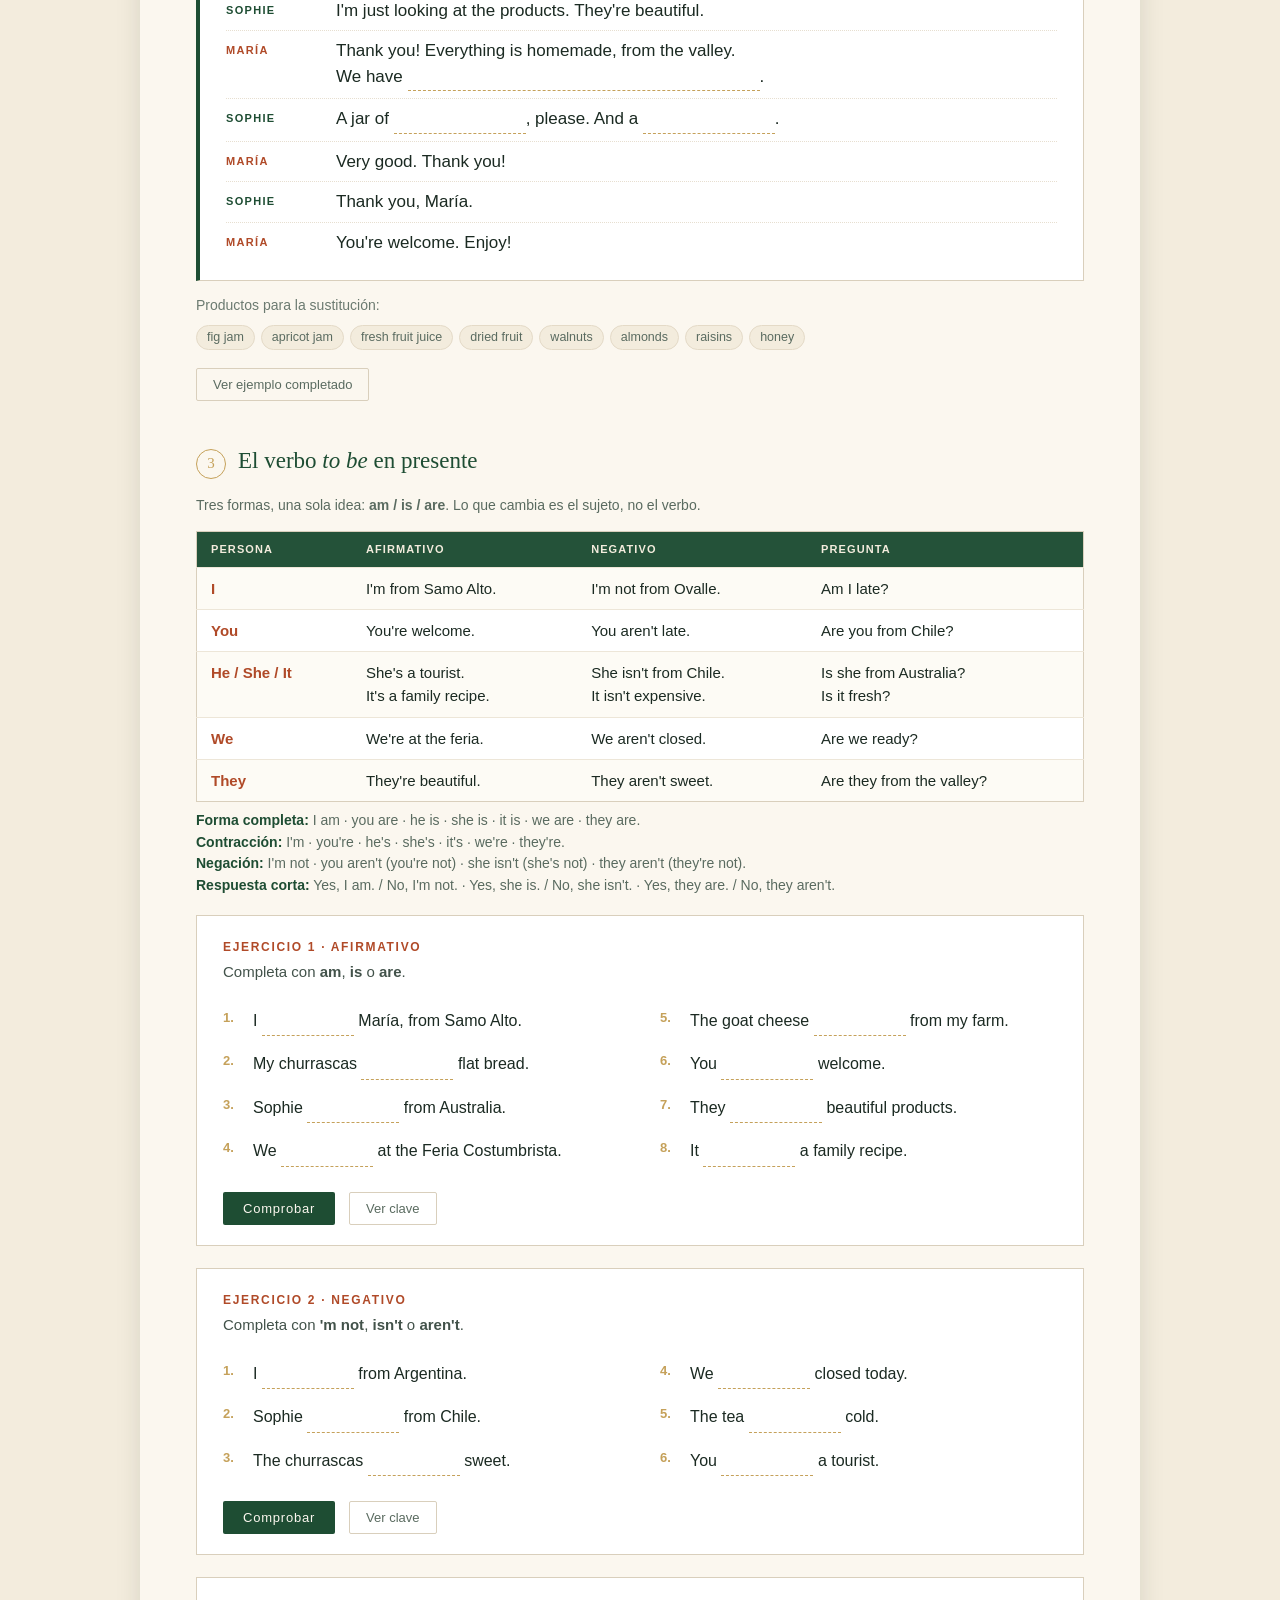
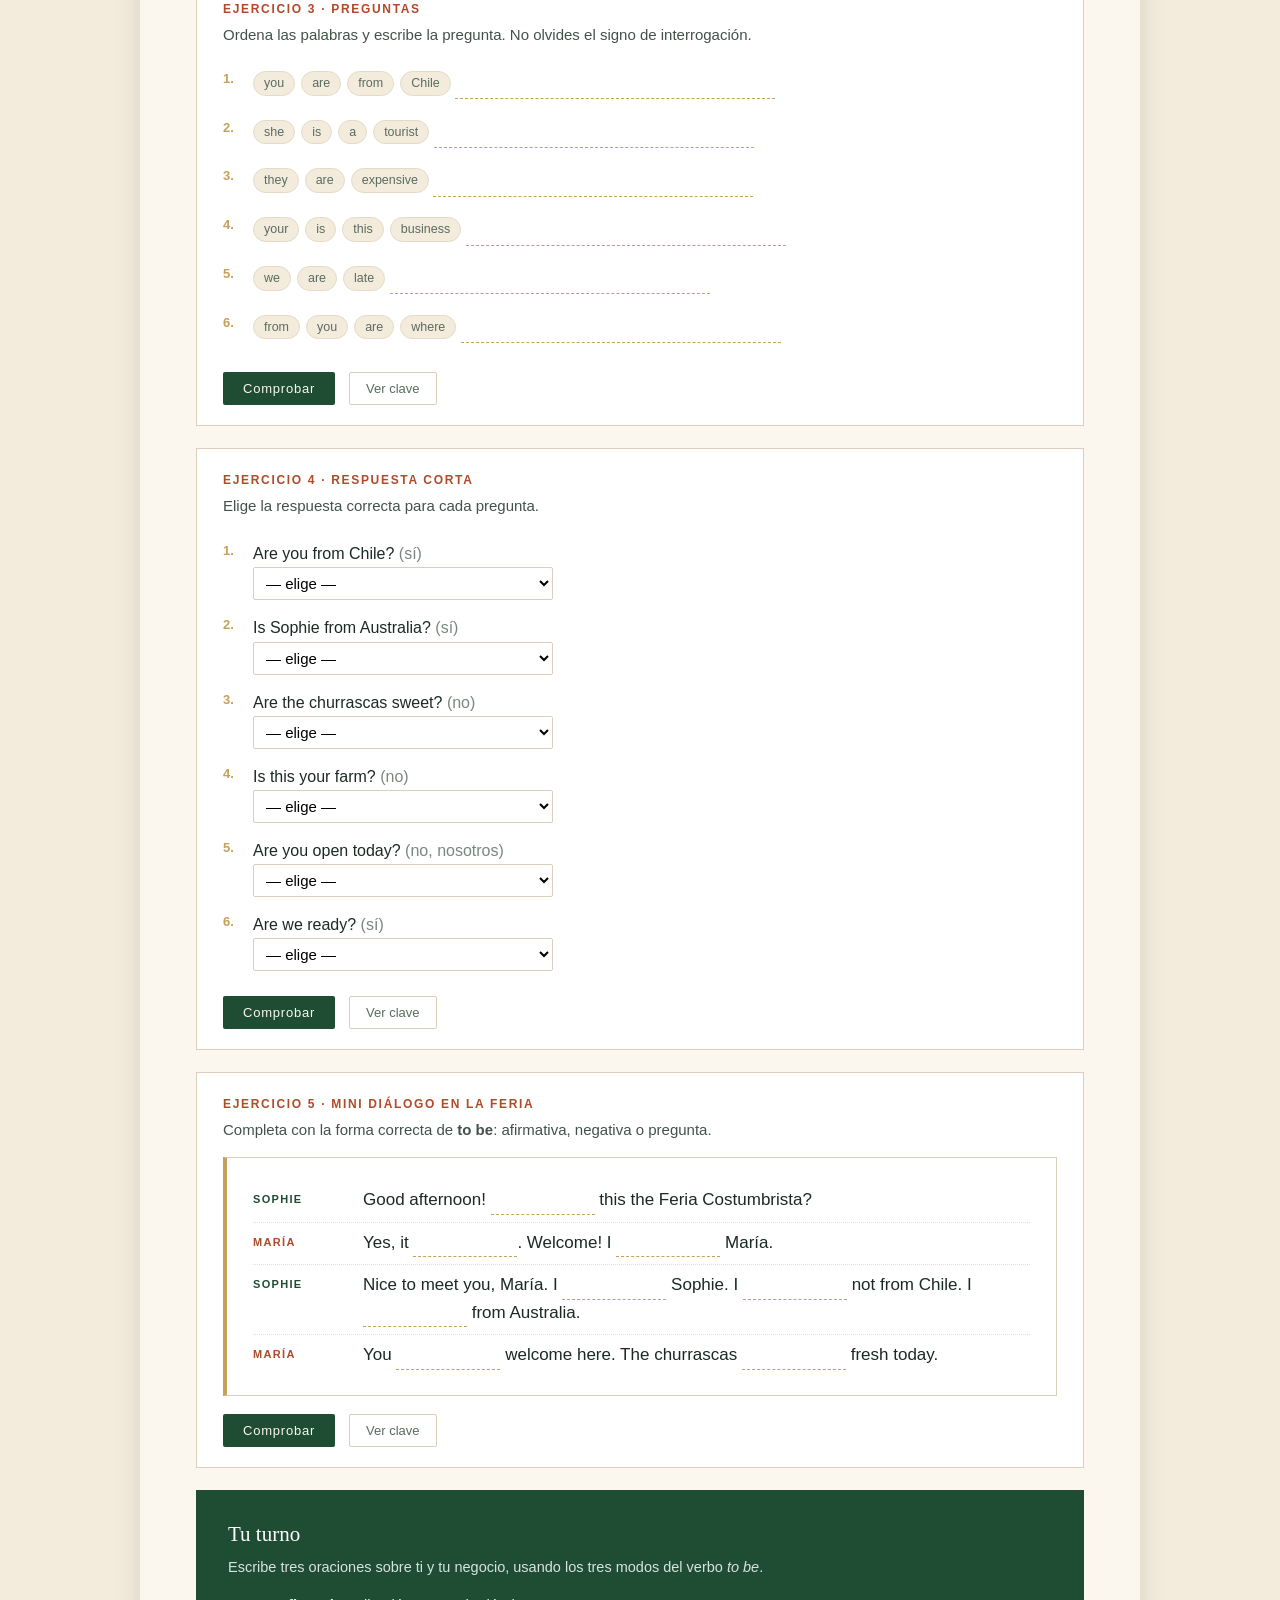
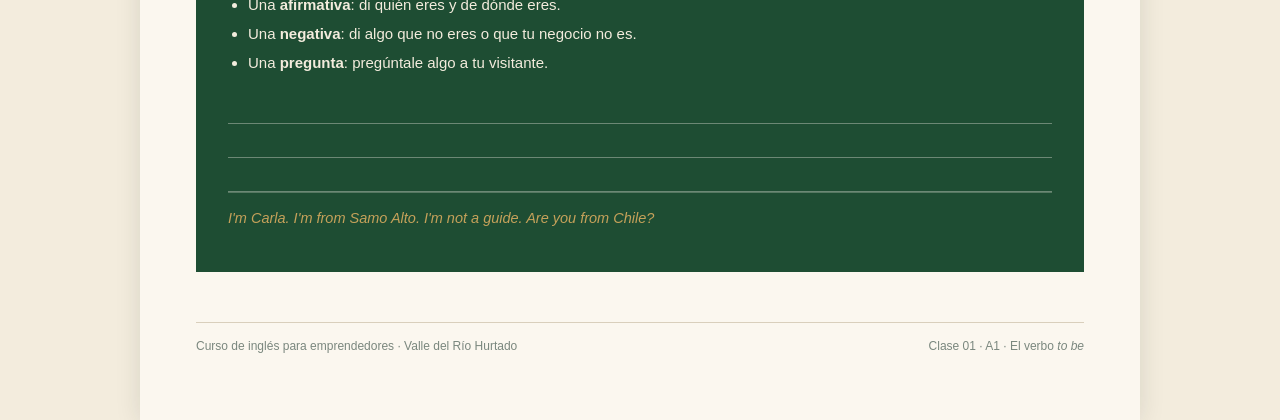
==== commit 632acaae: "Póster del video en la página del diálogo" ====
--- a/materiales/clase_01/dialogo_clase_01_churrascas.html
+++ b/materiales/clase_01/dialogo_clase_01_churrascas.html
@@ -394,7 +394,7 @@
 
     <div class="dialogo-grid">
       <aside class="video-lado">
-        <video class="video-dialogo" controls preload="metadata" playsinline poster="ilustracion_puesto_color.png">
+        <video class="video-dialogo" controls preload="metadata" playsinline poster="poster_video_churrascas.jpg">
           <source src="video_dialogo_churrascas_cuadrado.mp4" type="video/mp4">
           Tu navegador no reproduce el video. <a href="video_dialogo_churrascas_cuadrado.mp4">Descárgalo aquí</a>.
         </video>
